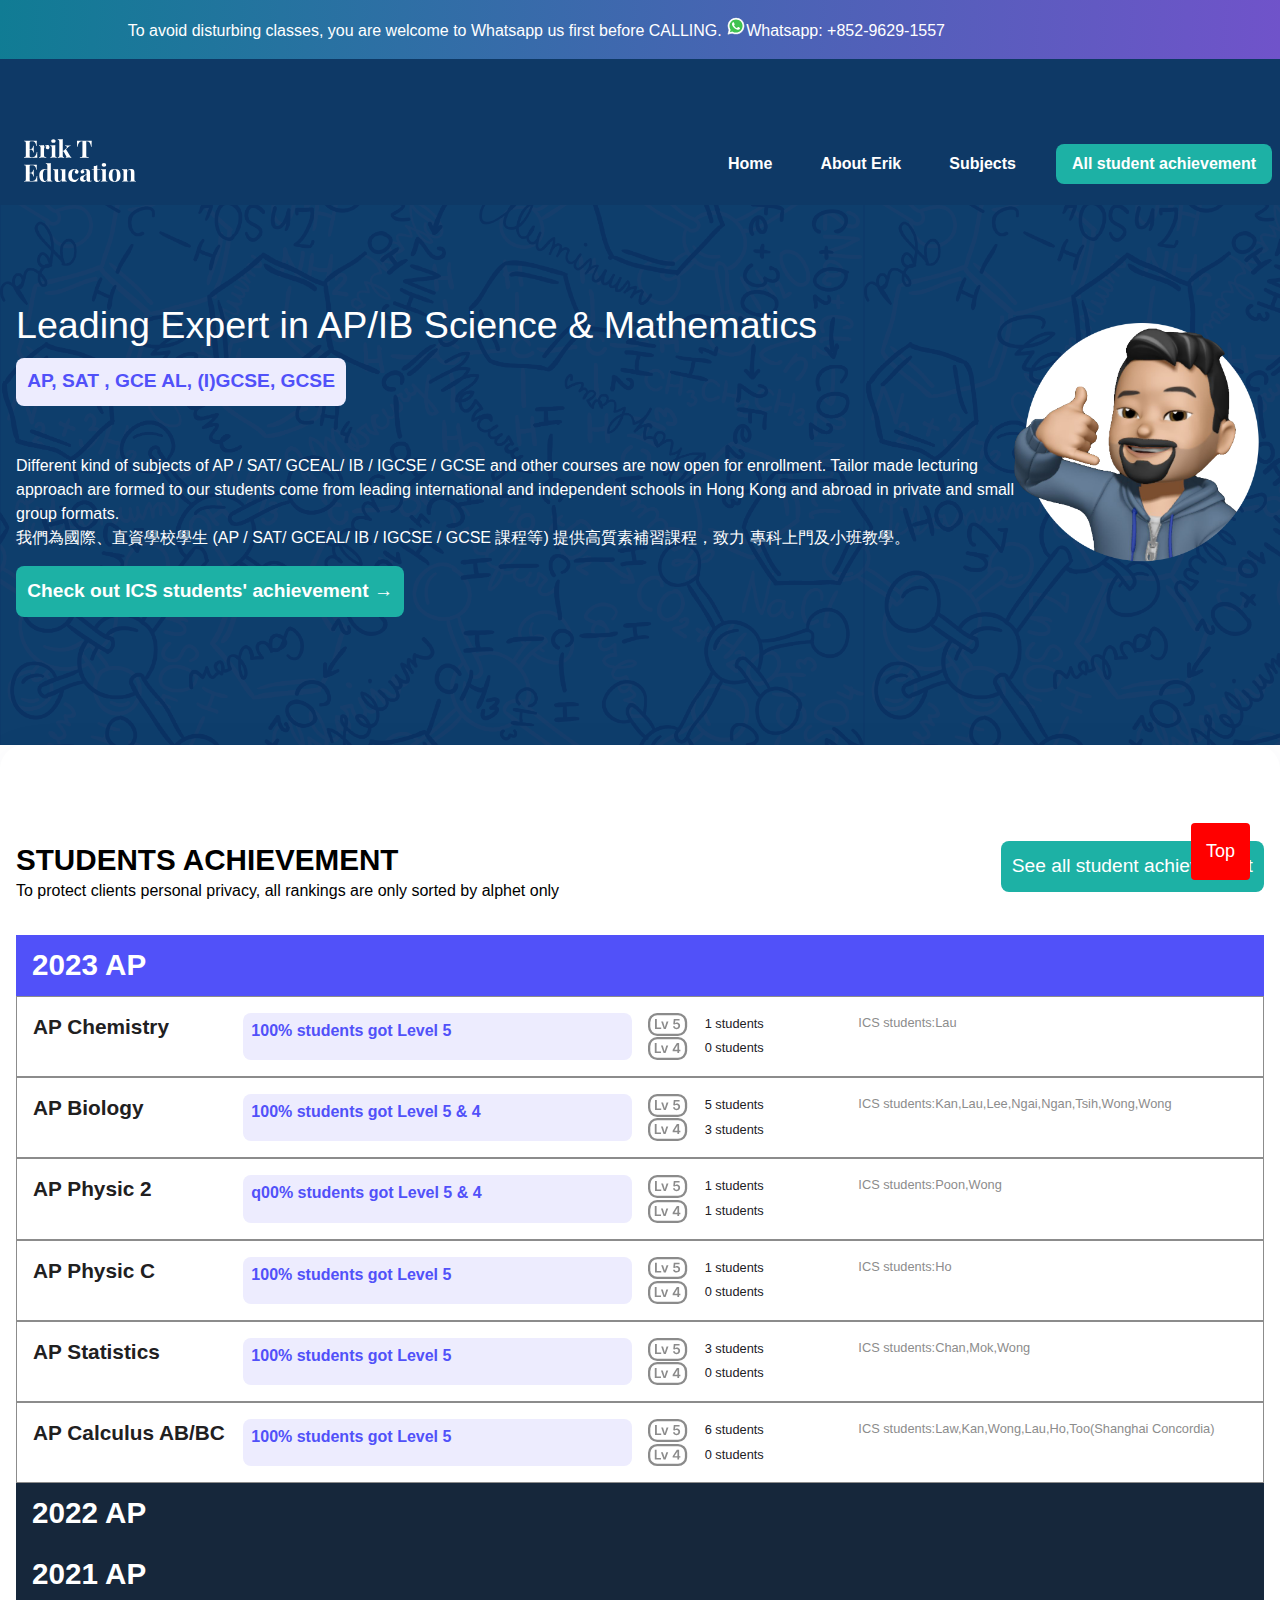
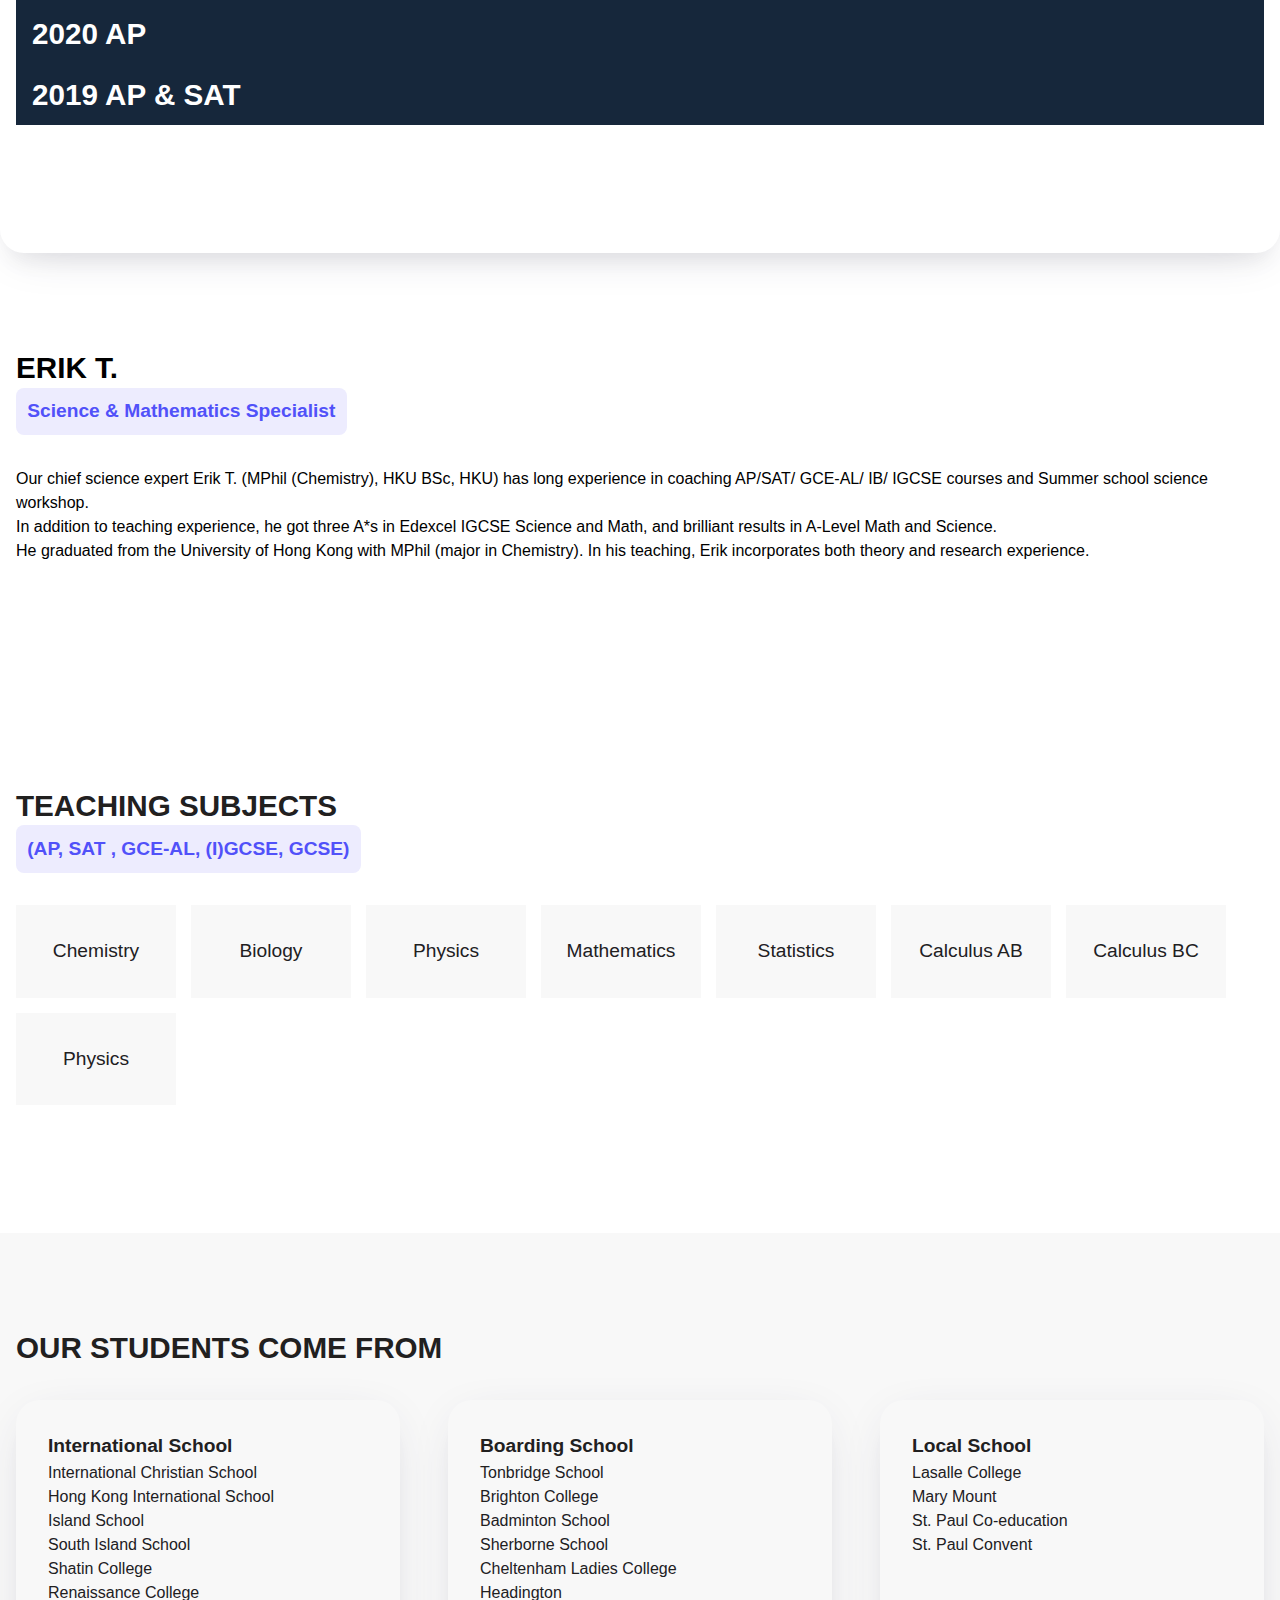
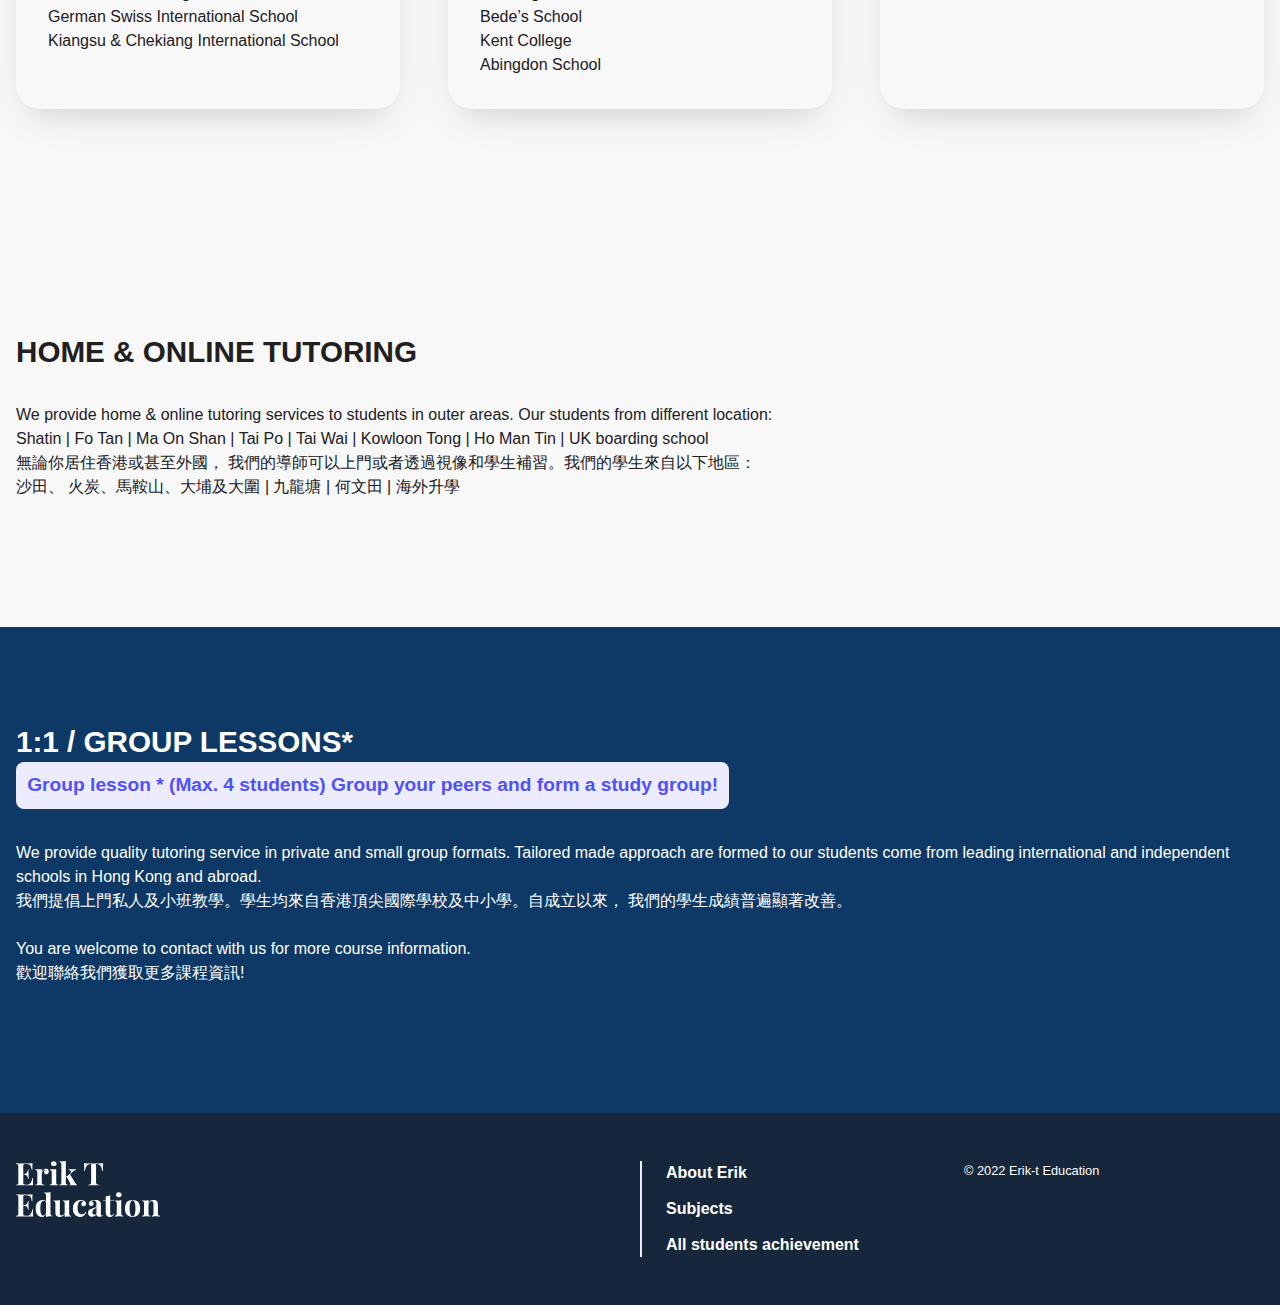
==== index.html @ 4e67766f "first commit" ====
<!DOCTYPE html>
<html lang="en">
  <head>
    <meta charset="UTF-8" />
    <meta http-equiv="X-UA-Compatible" content="IE=edge" />
    <meta name="viewport" content="width=device-width, initial-scale=1.0" />
    <meta name="author" content="erik t education"/>
    <meta name="description" content="AP/IB/SAT exams on Chemistry | Biology | Statistics | Mathematics | Calculus AB | Calculus BC | Physics 1, Physics 2 | Physics C and more. Our experienced AP tutor in Hong Kong are dedicated to teach AP exam skills & contents."/>
    <title>AP/IB/SAT | Science & math private tutor | Erik T Education HK</title>
    <link
    rel="apple-touch-icon"
    sizes="180x180"
    href="./public/images/favicon_io/apple-touch-icon.png"
  />
  <link
    rel="icon"
    type="image/png"
    sizes="32x32"
    href="./public/images/favicon_io/favicon-32x32.png"
  />
  <link
    rel="icon"
    type="image/png"
    sizes="16x16"
    href="./public/images/favicon_io/favicon-16x16.png"
  />

    <link rel="stylesheet" href="https://fonts.googleapis.com/icon?family=Material+Icons">

    <link rel="stylesheet" href="./css/style.css" />
    <link rel="stylesheet" href="./css/subpages.css" />
    <link rel="stylesheet" href="./css/students_achievement.css" />
    <link rel="stylesheet" href="./css/news.css" />
    <link rel="stylesheet" href="./css/nav.css" />
    <link rel="stylesheet" href="./css/reset.css" />
    <link rel="preconnect" href="https://fonts.googleapis.com" />
   
    <link rel="preconnect" href="https://fonts.gstatic.com" crossorigin />
  
    <link rel="preconnect" href="https://fonts.googleapis.com" />
    <link rel="preconnect" href="https://fonts.gstatic.com" crossorigin />
    
   
    <link rel="stylesheet" href="https://fonts.googleapis.com/icon?family=Material+Icons">

    <link href="https://fonts.googleapis.com/icon?family=Material+Icons"
      rel="stylesheet">

    <link href="https://fonts.googleapis.com/icon?family=Material+Icons" rel="stylesheet">
    <script src="./js/main.js" type="module"></script>
  </head>
  <body>
   
    <div class="hidden"><h1>ICS(International Christian School)學生於2022年考取AP Science & Math 及 SAT Science & Math 科目優秀成績！ICS AP Tutor Hong Kong
      恭喜多位ICS(International Christian School)學生於2022年考取AP Science & Math 及 SAT Science & Math 科目優秀成績！We provide Science & Mathematics subjects private AP tutoring in Hong Kong.我們為國際、直資學校學生提供Science & Mathematics科目AP tutoring服務。 </h1>
      </div>  
    <!-- news -->
    <section class="news">
      <div class="news__container">
        <div class="announcement">
          <p>
            To avoid disturbing classes, you are welcome to Whatsapp us first
            before CALLING.
          
          <img
            class="whatsapp_img"
            src="./images/icons8-whatsapp.svg"
            width="20px"
          />Whatsapp: +852-9629-1557</p>
        </div>

      </div>
    </section>



    <!-- navbar -->

    <section class="top_nav_container">
      <section class="top-nav">
        <div>
          <a href="./index.html" class="logo">
            <img
              class="logo__img"
              src="./images/logo.svg"
              alt="Erik-T Education Logo"
            />
          </a>
        </div>
        <input id="menu-toggle" type="checkbox" />
        <label class="menu-button-container" for="menu-toggle">
          <div class="menu-button"></div>
        </label>
        <ul class="menu">
          <li><a href="./index.html">Home</a></li>
          <li><a href="#erik">About Erik</a></li>
          <li><a href="./index.html#subjects">Subjects</a></li>
          <li id="achievement">
            <a href="./students.html">All student achievement</a>
          </li>
        </ul>
      </section>
    </section>



    <!-- banner -->
    <section class="banner">
      <div class="banner__container">
        <div class="banner__text">
          <h1>Leading Expert in AP/IB Science & Mathematics</h1>
          <h2>AP, SAT , GCE AL, (I)GCSE, GCSE</h2>
          <p>
            Different kind of subjects of AP / SAT/ GCEAL/ IB / IGCSE / GCSE and
            other courses are now open for enrollment. Tailor made lecturing
            approach are formed to our students come from leading international
            and independent schools in Hong Kong and abroad in private and small
            group formats. <br />我們為國際、直資學校學生 (AP / SAT/ GCEAL/ IB /
            IGCSE / GCSE 課程等) 提供高質素補習課程，致力 專科上門及小班教學。
          </p>
          <a class="link_student" href="#students_achievement"
            >Check out ICS students' achievement →</a
          >

        </div>
        <img class="banner__img" src="./images/erik_logo.png"/>
      </div>
    </section>

    <!-- student achievement -->
    <section  id="students_achievement" class="students_achievement">
      <div class="award_list_container">
        <div class="topic_container">
          <div class="text_award">
            <h1>Students achievement</h1>

            <p>
              To protect clients personal privacy, all rankings are only sorted
              by alphet only
            </p>
          </div>

          <div class="btn_award">
            <button onclick="location.href='./students.html'">See all student achievement</button><br/>
          </div>
        </div>

        <!-- content starts here -->

 
        <button class="accordion">2023 AP
         
        </button>
        <div class="accordion-content">
          <div class="AP2023__all"><div class="latest"></div>    
        </div>
      </div>
      
        <button class="accordion">2022 AP
         
        </button>
        <div class="accordion-content">
          <div class="AP2022__all"><div class="latest"></div>    
        </div>
      
      </div>
        <button class="accordion">2021 AP</button>
        <div class="accordion-content">
          <div class="AP2021__all"></div>

      </div>
      <button class="accordion">2020 AP</button>
      <div class="accordion-content">
        <div class="AP2020__all"></div>
      </div>
      <button class="accordion">2019 AP & SAT</button>
      <div class="accordion-content">
        <div class="AP2019__all"></div>
      </div>
    </section>

    <!-- About Erik -->
    <section class="tutor__profile">
      <div class="tutor__container" id="erik">
        <div class="tutor__text">
          <h1>ERIK T.</h1>
          <h2>Science & Mathematics Specialist</h2>
          <p>
            Our chief science expert Erik T. (MPhil (Chemistry), HKU BSc, HKU)
            has long experience in coaching AP/SAT/ GCE-AL/ IB/ IGCSE courses
            and Summer school science workshop.<br />
            In addition to teaching experience, he got three A*s in Edexcel
            IGCSE Science and Math, and brilliant results in A-Level Math and
            Science.<br />
            He graduated from the University of Hong Kong with MPhil (major in
            Chemistry). In his teaching, Erik incorporates both theory and
            research experience.
          </p>
        </div>
      </div>
    </section>

    <!-- teaching subjects -->
    <section class="teaching__subjects">
      <div class="teaching__container" id="subjects">
        <h1>Teaching subjects</h1>
        <h2>(AP, SAT , GCE-AL, (I)GCSE, GCSE)</h2>
        <ul class="ul">
          <li>Chemistry</li>
          <li>Biology</li>
          <li>Physics</li>
          <li>Mathematics</li>
          <li>Statistics</li>
          <li>Calculus AB</li>
          <li>Calculus BC</li>
          <li>Physics</li>
        </ul>
      </div>
    </section>

    <!-- students coming from -->
    <section class="students">
      <div class="students_box__container">
        <h1>Our Students come from</h1>
        <ul>
          <li>
            <span>International School</span><br />
            International Christian School<br />
            Hong Kong International School<br />
            Island School<br />
            South Island School<br />
            Shatin College<br />
            Renaissance College<br />
            German Swiss International School<br />
            Kiangsu & Chekiang International School<br />
          </li>

          <li>
            <span>Boarding School</span><br />
            Tonbridge School<br />
            Brighton College<br />
            Badminton School<br />
            Sherborne School<br />
            Cheltenham Ladies College<br />
            Headington<br />
            Bede’s School<br />
            Kent College<br />
            Abingdon School
          </li>
          <li>
            <span>Local School</span><br />
            Lasalle College<br />
            Mary Mount<br />
            St. Paul Co-education<br />
            St. Paul Convent<br />
          </li>
        </ul>
      </div>
    </section>

    <!-- home & online tutoring -->
    <section class="home_online">
      <div class="home_online_container">
        <h1>Home & online tutoring</h1>
        <p>
          We provide home & online tutoring services to students in outer areas.
          Our students from different location:<br />
          Shatin | Fo Tan | Ma On Shan | Tai Po | Tai Wai | Kowloon Tong | Ho
          Man Tin | ​UK boarding school <br />

          無論你居住香港或甚至外國，
          我們的導師可以上門或者透過視像和學生補習。我們的學生來自以下地區：<br />
          沙田、 火炭、馬鞍山、大埔及大圍 | 九龍塘 | 何文田 | 海外升學
        </p>
      </div>
    </section>

    <!-- group lessons -->
    <section class="group_lesson">
      <div class="group_lesson_container">
        <h1>1:1 / Group lessons*</h1>
        <h2>
          Group lesson * (Max. 4 students) Group your peers and form a study
          group!
        </h2>
        <p>
          We provide quality tutoring service in private and small group
          formats. Tailored made approach are formed to our students come from
          leading international and independent schools in Hong Kong and
          abroad.<br />
          我們提倡上門私人及小班教學。學生均來自香港頂尖國際學校及中小學。自成立以來，
          我們的學生成績普遍顯著改善。<br />
          <br />
          You are welcome to contact with us for more course information.<br />
          歡迎聯絡我們獲取更多課程資訊!
        </p>
        <button id="myBtn" >Top</button>
      </div>
    </section>

    <!-- footer -->
    <footer class="footer">
      <div class="container">


        <a href="./index.html" class="logo">
          <img
            class="logo__img"
            src="./images/logo.svg"
            alt="Erik-T Education Logo"
          />
        </a>
        <nav>
          <ul>
            <li>
              <a href="#erik">About Erik</a>
            </li>
            <li>
              <a href="./index.html#subjects">Subjects</a>
            </li>
            <li>
              <a href="./students.html">All students achievement</a>
            </li>
          </ul>
        </nav>

        <small> &copy; 2022 Erik-t Education </small>
      </div>
    </footer>



  </body>
</html>
---- css/style.css ----
:root {
  --primary-color: #16273b;
  --secondary-color: #0e3966;
  --green: #1db1a5;
  --highlight-purple: #5151f9;
  --lightpurple: #edecfe;
  --white: #ffffff;
  --lightgrey: #f8f8f8;
  --middlegrey: hsl(0, 0%, 55%);
  --darkgrey: #21201f;
}

@import url('https://fonts.googleapis.com/css?family=Poppins:400');

#myBtn {
  position: fixed;
  bottom: 20px;
  right: 30px;
  z-index: 99;
  font-size: 18px;
  border: none;
  outline: none;
  background-color: red;
  color: white;
  cursor: pointer;
  padding: 15px;
  border-radius: 4px;
}

#myBtn:hover {
  background-color: #555;
}

html {
  font-size: 100%;
  font-family: Roboto, san-serif;
} /*16px*/

body {
  background: white;
  margin: 0;
  height: 100%;
  font-weight: 400;
  line-height: 1.75;
  color: #000000;
}

p {
  margin-bottom: 1rem;
}

h1,
h2,
h3,
h4,
h5 {
  margin: 3rem 0 1.38rem;
  font-family: 'Poppins', sans-serif;
  font-weight: 400;
  line-height: 1.3;
}

h1 {
  margin-top: 0;
  font-size: 3.052rem;
}

h2 {
  font-size: 2.441rem;
}

h3 {
  font-size: 1.953rem;
}

h4 {
  font-size: 1.563rem;
}

h5 {
  font-size: 1.25rem;
}

small,
.text_small {
  font-size: 0.8rem;
}

.banner {
  background-color: var(--secondary-color);
  background-image: url(/images/himiya-formuly-nauka-01.png);
  background-size: contain;
}

.banner__container {
  color: var(--white);
}

.banner__container {
  display: grid;
  grid-template-areas:
    'banner__text'
    'banner__img';
}
.banner__text {
  grid-area: banner__text;
}

.banner__img {
  grid-area: banner__img;
  margin: 1rem 0;
  width: 250px;
}
.banner__text h1 {
  font-size: 2.352rem;
  text-align: left;
}
.table {
  margin: 4rem 0;
  border-collapse: collapse;
  width: 100%;
}
.table td,
.table th {
  border: 0.5px solid var(--darkgrey);
  padding: 8px;
}
.table tr:nth-child(even) {
  background-color: var(--lightgrey);
}

.table tr:hover {
  background-color: #ddd;
}

.table th {
  padding-top: 12px;
  padding-bottom: 12px;
  text-align: left;
  background-color: var(--lightpurple);
  color: var(--highlight-purple);
}
.banner__text h2,
.table > h2 {
  font-size: 1.552rem;
  text-align: left;
  background-color: var(--highlight-purple);
  border-radius: 0.5rem;
  padding: 0.5rem 1rem;
  margin: 0.5rem 0 2rem 0;
  display: inline-block;
  color: white;
}
@media only screen and (min-width: 45em) {
  .banner__container {
    display: grid;
    grid-template-areas:
      'banner__text'
      'banner__img';
  }
}
@media only screen and (min-width: 60em) {
  .banner__container {
    display: grid;
    grid-template-areas: 'banner__text  banner__img';
  }
}
---- css/subpages.css ----
.students h1,
.students_achievement h1,
.group_lesson h1,
.teaching__subjects h1,
.tutor__profile h1,
.home_online h1 {
  font-size: 1.852rem;
  text-align: left;
  font-weight: 550;
  text-transform: uppercase;
}

.group_lesson {
  background-color: var(--secondary-color);
  color: var(--white);
}

.home_online {
  background-color: var(--lightgrey);
  color: var(--darkgrey);
}

.home_online h1,
.students h1 {
  margin-bottom: 2rem;
}
.teaching__subjects {
  background-color: var(--white);
  color: var(--darkgrey);
}

.students ul {
  display: flex;
  flex-wrap: wrap;
  list-style-type: none;
  gap: 3rem;
}

.students,
.home_online {
  background-color: var(--lightgrey);
}

.students li span {
  font-size: larger;
  font-weight: 700;
  text-decoration: none;
}

.teaching__subjects ul {
  display: flex;
  flex-wrap: wrap;
  list-style-type: none;
  gap: 15px;
}

.teaching__subjects li {
  color: var(--darkgrey);
  background-color: var(--lightgrey);
  width: 10rem;
  padding: 2rem 0;
  text-align: center;
  font-size: larger;
}

.students li:hover,
.teaching__subjects li:hover {
  background-color: var(--lightpurple);
  color: var(--highlight-purple);
  font-weight: 700;
  cursor: pointer;
}

.banner__text h2,
.tutor__profile h2,
.teaching__subjects h2,
.group_lesson h2 {
  color: var(--highlight-purple);
  background-color: var(--lightpurple);
  padding: 0.7rem;
  font-size: 1.2rem;
  font-weight: 500;
  grid-area: heading;
  font-weight: 700;
  border-radius: 0.5rem;
  text-align: left;
  display: inline-block;
  margin-bottom: 2rem;
}

.banner__text p {
  margin: 1rem 0;
}

.btn_award button,
.link_student {
  color: var(--white);
  padding: 0.7rem;
  font-size: 1.2rem;
  font-weight: 400;
  display: inline-block;
  cursor: pointer;
  background-color: var(--green);
  border-radius: 0.5rem;
  border: none;
}

.btn_award button:hover,
.link_student:hover {
  background-color: var(--highlight-purple);
}
.btn_btn_award {
  font-size: 1.2rem;

  cursor: pointer;
  font-weight: 400;
  font-weight: 600;
}

/*footer styles */

.footer {
  background-color: var(--primary-color);
  color: #fff;
}

.footer .container {
  padding-top: 3rem;
  padding-bottom: 3rem;
  display: flex;
  flex-direction: column;
  gap: 1.5rem;
}

.footer a {
  color: #fff;
  text-decoration: none;
}

.footer a:hover,
.footer a:focus-visible {
  color: var(--highlight-purple);
}

.footer .logo {
  display: flex;
  gap: 0.75rem;
  align-items: center;
}

.footer .logo__img {
  width: 9rem;
}

.footer .logo__text {
  font-size: 1.525rem;
  font-weight: bold;
}

.footer ul {
  list-style: none;
  margin: 0;
  border-left: 0.125rem solid var(--lightpurple);
  padding-left: 1.5rem;
  display: flex;
  flex-direction: column;
  gap: 0.75rem;
}

.students li {
  box-shadow: rgba(50, 50, 93, 0.25) 0px 10px 50px -20px,
    rgba(0, 0, 0, 0.05) 0px 20px 20px -10px;
  border-radius: 1.5rem;
  padding: 2rem;
  flex: 1 1 0px;
}

.students ul {
  flex-direction: column;
}
.topic_container {
  display: grid;
  grid-template-areas:
    'text_award'
    'btn_award';
}

.text_award {
  padding-bottom: 2rem;
}
.btn_award {
  text-align: left;
  padding-bottom: 2rem;
}
@media only screen and (min-width: 45em) {
  .students ul {
    flex-direction: column;
  }
  .btn_award {
    text-align: right;
  }
  .footer .container {
    flex-direction: row;
    align-items: flex-start;
  }

  .footer .logo {
    flex: 2 0;
  }

  .footer nav,
  .footer small {
    flex: 1 0;
  }

  .topic_container {
    grid-template-areas: 'text_award btn_award';
  }
}

.results,
.award_list_container,
.top-nav,
.banner__container,
.tutor__container,
.teaching__container,
.container,
.students_box__container,
.group_lesson_container,
.home_online_container {
  width: min(80rem, 100%);
  margin: 0 auto;
  padding-left: 1rem;
  padding-right: 1rem;
  padding-top: 6rem;
  padding-bottom: 8rem;
}

@media only screen and (min-width: 60em) {
  .students ul {
    flex-direction: row;
  }
}

table {
  font-family: arial, sans-serif;
  border-collapse: collapse;
  width: 100%;
}

td,
th {
  border: 1px solid #dddddd;
  text-align: left;
  padding: 8px;
}

tr:nth-child(even) {
  background-color: #dddddd;
}
---- css/students_achievement.css ----
.latest {
  min-height: 80rem;
}

.award_list_container {
  box-shadow: rgba(50, 50, 93, 0.25) 0px 10px 50px -20px,
    rgba(0, 0, 0, 0.05) 0px 20px 20px -10px;
  border-radius: 1.5rem;
}

.award_list_container {
  display: grid;

  grid-template-areas:
    'text_award '
    'AP2022__all';
}

.AP2022 {
  border: 1px solid var(--middlegrey);
  padding: 1rem;
  color: var(--darkgrey);
  gap: 1rem;
}

/* .AP2022__box, .AP2021__box, .AP2020__box,  .AP2019__box */
.AP2022__box {
  padding: 0.5rem 1rem;
  font-size: 2.052rem;
  font-weight: 550;
  text-transform: uppercase;
  background-color: var(--primary-color);
  color: var(--white);
}

.tutor__container {
  display: grid;
  grid-template-areas:
    'tutor__text'
    'tutor__pic';
}

.AP2022 {
  display: grid;
  grid-template-areas:
    'subject students'
    'level heading';
  grid-template-columns: 0.6fr 1fr;
}

/* h3 */
.AP2022 #subject {
  grid-area: subject;
  font-weight: 700;
  font-size: 1.3rem;
  color: var(--darkgrey);
}

/* h3 */
.AP2022 #heading {
  color: var(--highlight-purple);
  background-color: var(--lightpurple);
  padding: 0.2rem;
  font-size: 1rem;
  font-weight: 500;
  grid-area: heading;
  font-weight: 700;
  border-radius: 0.5rem;
  padding: 0.5rem;
  text-align: left;
  display: inline-block;
}

/* p */
.AP2022 #students {
  grid-area: students;
  font-size: 0.8rem;
  color: var(--middlegrey);
  overflow: hidden;
  word-wrap: break-word;
}

.AP2022 #level {
  grid-area: level;
}

/* h5 */
.AP2022 #level {
  display: grid;
  grid-template-areas:
    'lv5 no_lv5'
    'lv4 no_lv4';
  grid-template-columns: 0.4fr 1fr;
  grid-template-rows: 1fr 1fr;
  text-align: left;
  font-size: 0.8rem;
  align-items: center;
  font-weight: 400;
  gap: 0.1rem;
  color: var(--darkgrey);
  min-width: 7rem;
}

.hidden {
  display: none;
}

.students_box__container {
  color: var(--darkgrey);
}

.tags {
  line-height: 4;
}
.tag {
  color: var(--highlight-purple);
  background-color: var(--lightpurple);
  padding: 1rem;
  border-radius: 0.5rem;
  border: 2px solid var(--highlight-purple);
  text-decoration: none;
}

@media only screen and (min-width: 60em) {
  .AP2022 {
    grid-template-areas: 'subject heading level students ';
    grid-template-columns: 0.5fr 1fr 0.5fr 1fr;
    grid-template-rows: 1fr;
  }

  .AP2022 #level {
    gap: 0.1rem;
    font-size: 0.8rem;
    align-items: left;
  }

  .tutor__container {
    grid-template-areas: 'tutor__text tutor__pic';
  }
}
.material-symbols-outlined {
  font-variation-settings: 'FILL' 1, 'wght' 400, 'GRAD' 0, 'opsz' 48;
}
.material-icons.md-48 {
  font-size: 48px;
  color: blue;
}

/* collapse box */
button.accordion {
  width: 100%;
  text-transform: uppercase;
  background-color: var(--primary-color);
  border: none;
  outline: none;
  font-weight: 550;
  text-align: left;
  padding: 0.5rem 1rem;
  font-size: 1.852rem;
  color: var(--white);
  cursor: pointer;
}

button.accordion:after {
  content: '\f055';
  font-family: 'fontawesome';
  float: right;
}

button.accordion.is-open:after {
  content: '\f056';
}

button.accordion:hover,
button.accordion.is-open {
  background-color: var(--highlight-purple);
}
.accordion-content {
  max-height: 0;
  overflow: hidden;
  transition: max-height 0.2s ease-in-out;
}
---- css/news.css ----
.news {
  background-color: var(--primary-color);
  color: var(--white);
}

.news__container {
  width: min(80rem, 100%);
  display: grid;
  margin: 0 auto;
}

.announcement {
  margin: 0;
  padding: 1rem 1.5rem;
  justify-content: center;
}

.whatsapp {
  display: flex;

  justify-content: end;
}

.whatsapp img {
  justify-content: end;
  margin-left: 1.5rem;
}

.whatsapp_text {
  margin: auto;
  margin-left: 0;
}

@media only screen and (min-width: 45em) {
  .news__container {
    grid-template-areas: 'announcement whatsapp';
  }
  .whatsapp {
    justify-content: end;
  }
  .whatsapp_text {
    margin: auto;
    margin-left: 0;
    margin-right: 1.5rem;
  }
}

@media only screen and (min-width: 60em) {
}
---- css/nav.css ----
* {
  box-sizing: border-box;
}

/* news link */
.news {
  top: 0;
  text-align: center;
  color: var(--white);

  background: rgb(16, 124, 148);
  background: linear-gradient(
    93deg,
    rgba(16, 124, 148, 1) 0%,
    rgba(112, 83, 202, 1) 100%
  );
}

.whatsapp_img {
  background-color: 'red';
}
/* nav bar */
h2 {
  vertical-align: center;
  text-align: center;
}

.top_nav_container {
  padding-top: 4rem;
  background-color: var(--secondary-color);
}

.top-nav {
  display: flex;
  flex-direction: row;
  align-items: center;
  justify-content: space-between;

  padding: 1rem 0.5em;
}

.top-nav .logo__img {
  width: 8rem;
  padding-left: 1rem;
}

.menu {
  display: flex;
  flex-direction: row;
  list-style-type: none;
  margin: 0;
  padding: 0;
  color: #fff;
}

.menu > a {
  color: white;
}
.menu > li {
  overflow: hidden;
  padding: 0.5rem 1.5rem;
}

#achievement {
  background-color: var(--green);
  padding: 0.5rem;
  margin-left: 1rem;
  border-radius: 0.5rem;
  padding: 0.5rem 1rem;
}

#achievement:hover {
  background-color: var(--highlight-purple);
  color: var(--white);
}

.menu-button-container {
  display: none;
  height: 100%;
  width: 30px;
  cursor: pointer;
  flex-direction: column;
  justify-content: center;
  align-items: center;
}

#menu-toggle {
  display: none;
}

.menu-button,
.menu-button::before,
.menu-button::after {
  display: block;
  background-color: #fff;
  position: absolute;
  height: 4px;
  width: 30px;
  transition: transform 400ms cubic-bezier(0.23, 1, 0.32, 1);
  border-radius: 2px;
}

.menu-button::before {
  content: '';
  margin-top: -8px;
}

.menu-button::after {
  content: '';
  margin-top: 8px;
}

#menu-toggle:checked + .menu-button-container .menu-button::before {
  margin-top: 0px;
  transform: rotate(405deg);
}

#menu-toggle:checked + .menu-button-container .menu-button {
  background: rgba(255, 255, 255, 0);
}

#menu-toggle:checked + .menu-button-container .menu-button::after {
  margin-top: 0px;
  transform: rotate(-405deg);
}

@media (max-width: 700px) {
  .top-nav {
    padding: 1em;
  }

  .menu-button-container {
    display: flex;
  }
  .menu {
    position: absolute;
    top: 0;
    left: 0;

    flex-direction: column;
    width: 100%;
    justify-content: center;
    align-items: center;
  }
  #menu-toggle ~ .menu li {
    height: 0;
    padding: 2rem 0;
    margin: 0;
    padding: 0;
    border: 0;
    transition: height 400ms cubic-bezier(0.23, 1, 0.32, 1);
  }
  #menu-toggle:checked ~ .menu li {
    border: 1px solid #333;
    height: 2.5em;
    padding: 0.5em;
    transition: height 400ms cubic-bezier(0.23, 1, 0.32, 1);
  }
  .menu > li {
    display: flex;
    justify-content: center;
    margin: 0;
    padding: 0.5em 0;
    width: 100%;
    color: white;
    background-color: #222;
  }
  .menu > li:not(:last-child) {
    border-bottom: 1px solid #444;
  }
}
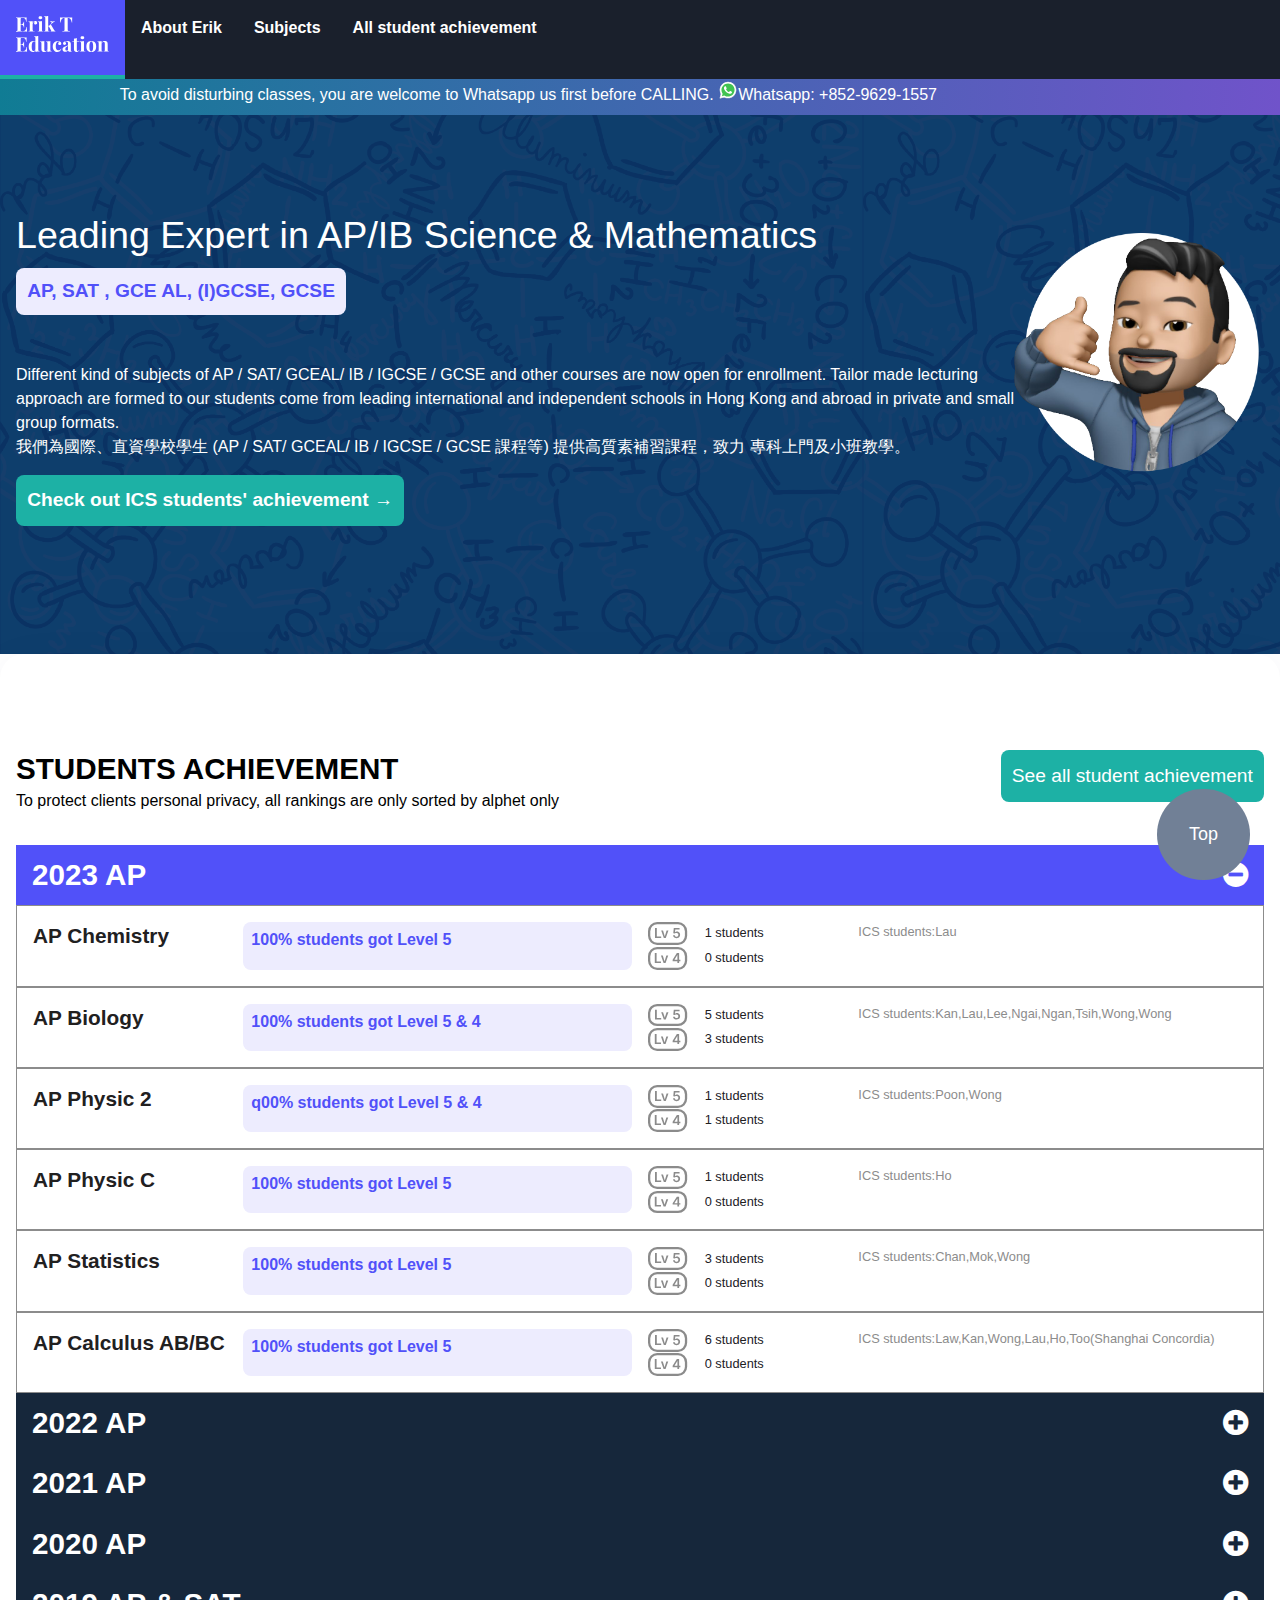
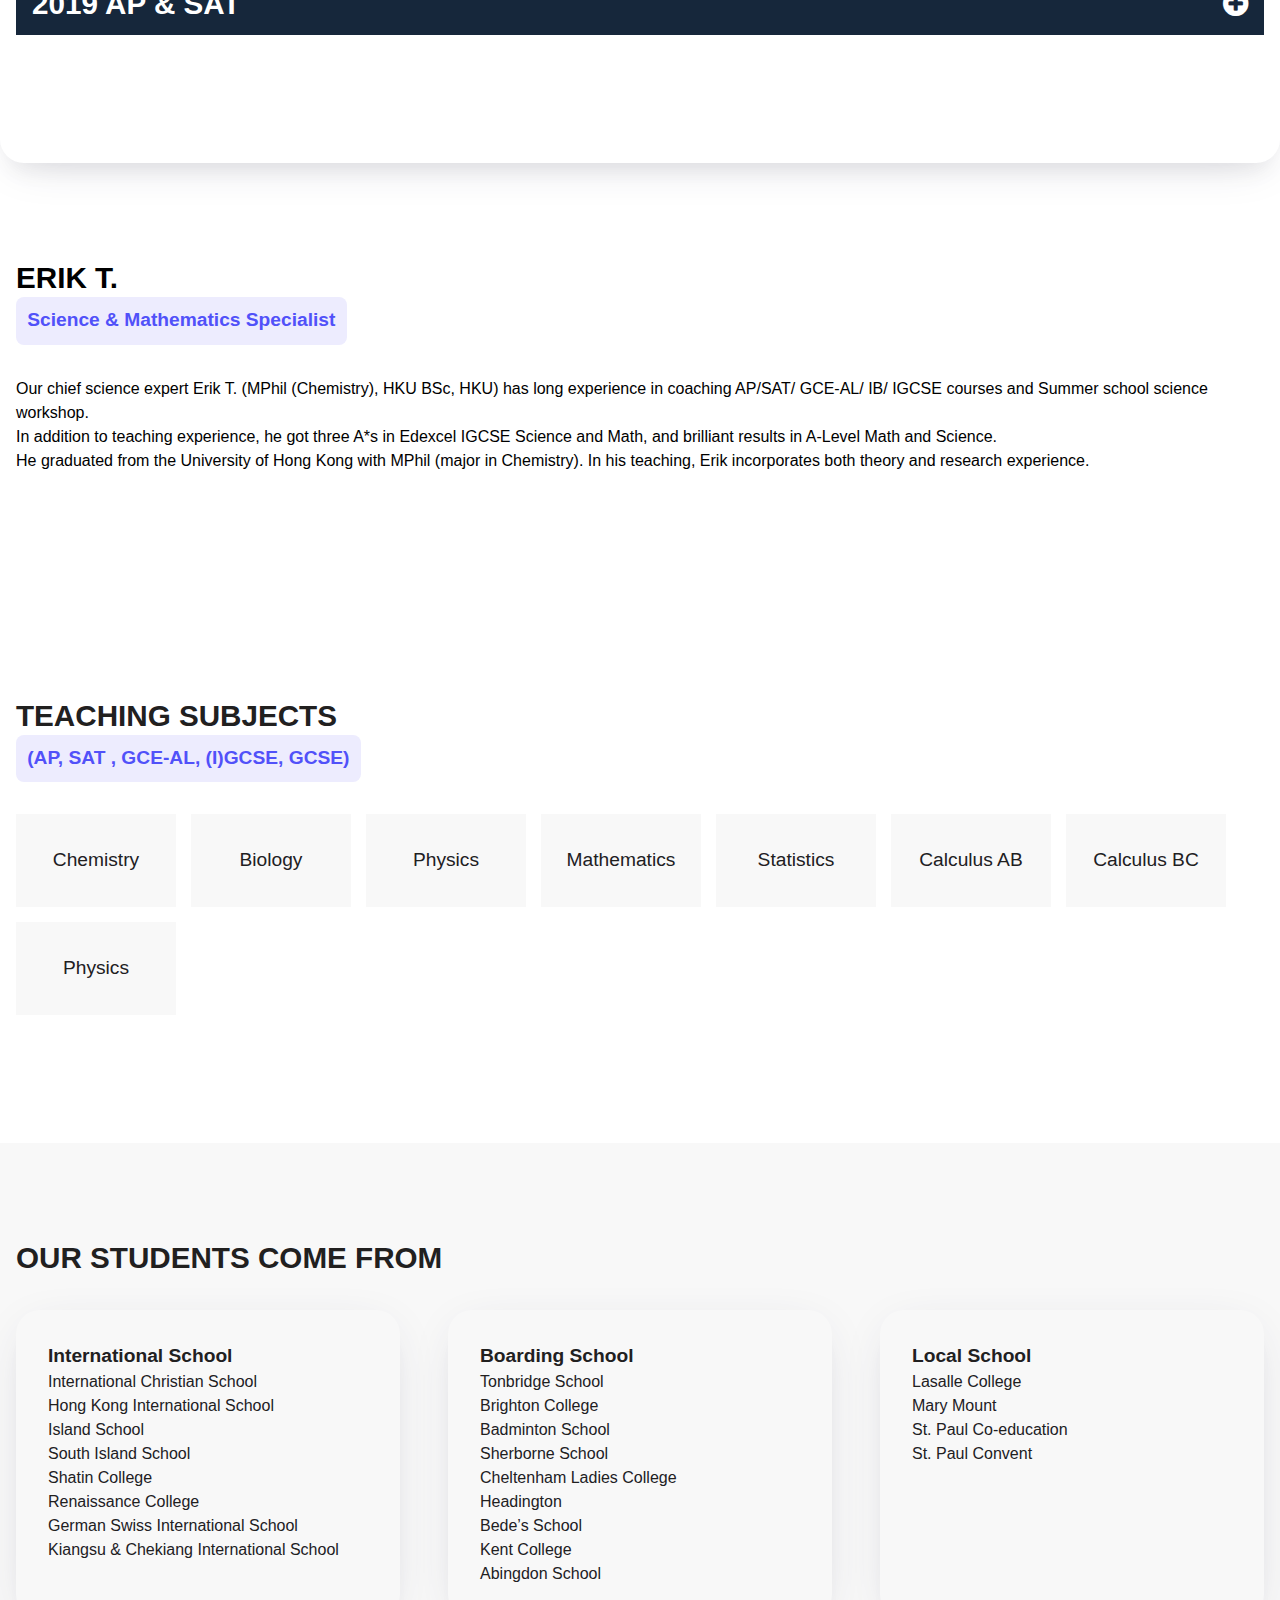
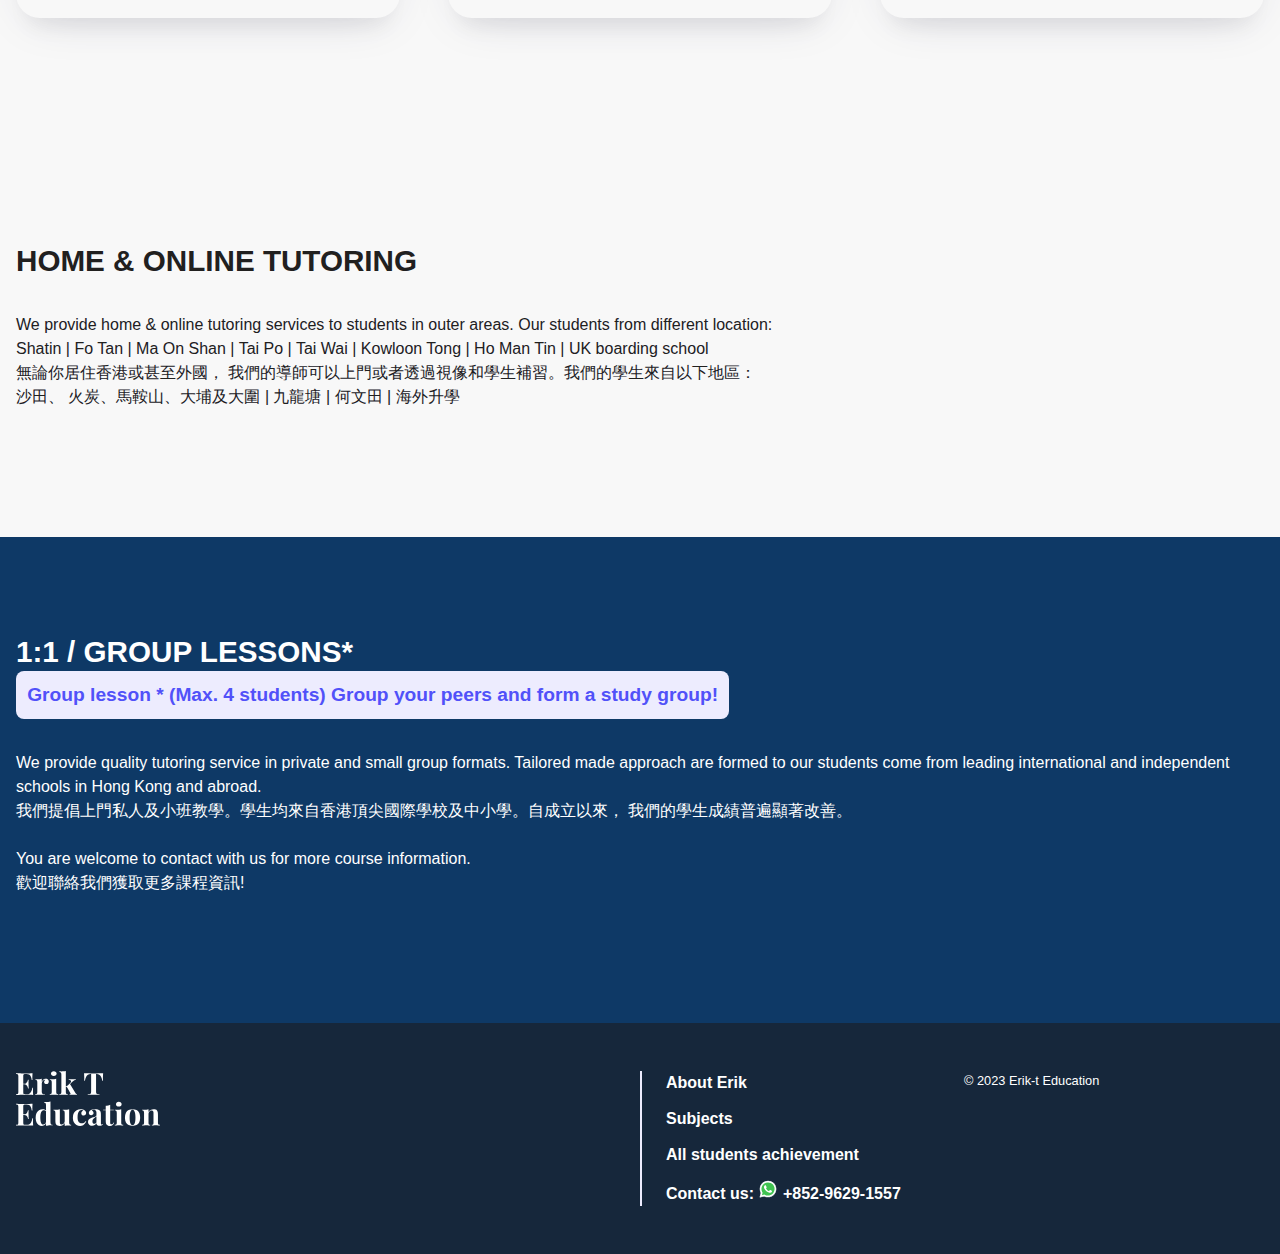
==== commit cb8f36da: "2023 update" ====
--- a/index.html
+++ b/index.html
@@ -24,7 +24,7 @@
     sizes="16x16"
     href="./public/images/favicon_io/favicon-16x16.png"
   />
-
+  <link rel="stylesheet" href="https://cdnjs.cloudflare.com/ajax/libs/font-awesome/4.7.0/css/font-awesome.min.css">
     <link rel="stylesheet" href="https://fonts.googleapis.com/icon?family=Material+Icons">
 
     <link rel="stylesheet" href="./css/style.css" />
@@ -54,6 +54,26 @@
     <div class="hidden"><h1>ICS(International Christian School)學生於2022年考取AP Science & Math 及 SAT Science & Math 科目優秀成績！ICS AP Tutor Hong Kong
       恭喜多位ICS(International Christian School)學生於2022年考取AP Science & Math 及 SAT Science & Math 科目優秀成績！We provide Science & Mathematics subjects private AP tutoring in Hong Kong.我們為國際、直資學校學生提供Science & Mathematics科目AP tutoring服務。 </h1>
       </div>  
+
+    <!-- navbar -->
+
+    <div class="topnav" id="myTopnav">
+      <a href="./index.html" class="logo">
+        <img
+          class="logo__img"
+          src="./images/logo.svg"
+          alt="Erik-T Education Logo"
+        />
+      </a>
+      <a href="#erik">About Erik</a>
+      <a href="./index.html#subjects">Subjects</a>
+      <a id="studentAchievementLink" href="./students.html">All student achievement</a>
+      <a id="icon" href="javascript:void(0);" class="icon">
+
+        <i class="fa fa-bars"></i>
+      </a>  
+    </div>
+
     <!-- news -->
     <section class="news">
       <div class="news__container">
@@ -74,33 +94,6 @@
 
 
 
-    <!-- navbar -->
-
-    <section class="top_nav_container">
-      <section class="top-nav">
-        <div>
-          <a href="./index.html" class="logo">
-            <img
-              class="logo__img"
-              src="./images/logo.svg"
-              alt="Erik-T Education Logo"
-            />
-          </a>
-        </div>
-        <input id="menu-toggle" type="checkbox" />
-        <label class="menu-button-container" for="menu-toggle">
-          <div class="menu-button"></div>
-        </label>
-        <ul class="menu">
-          <li><a href="./index.html">Home</a></li>
-          <li><a href="#erik">About Erik</a></li>
-          <li><a href="./index.html#subjects">Subjects</a></li>
-          <li id="achievement">
-            <a href="./students.html">All student achievement</a>
-          </li>
-        </ul>
-      </section>
-    </section>
 
 
 
@@ -321,10 +314,17 @@
             <li>
               <a href="./students.html">All students achievement</a>
             </li>
+            <a>Contact us: <img
+              class="whatsapp_img"
+              src="./images/icons8-whatsapp.svg"
+              width="20px"
+            /> +852-9629-1557</a>
+
+          
           </ul>
         </nav>
 
-        <small> &copy; 2022 Erik-t Education </small>
+        <small> &copy; 2023 Erik-t Education </small>
       </div>
     </footer>
 
--- a/css/style.css
+++ b/css/style.css
@@ -20,11 +20,11 @@
   font-size: 18px;
   border: none;
   outline: none;
-  background-color: red;
+  background-color: #718096;
   color: white;
   cursor: pointer;
-  padding: 15px;
-  border-radius: 4px;
+  padding: 2rem;
+  border-radius: 10rem;
 }
 
 #myBtn:hover {
--- a/css/news.css
+++ b/css/news.css
@@ -1,3 +1,4 @@
+/* mobile */
 .news {
   background-color: var(--primary-color);
   color: var(--white);
@@ -11,13 +12,12 @@
 
 .announcement {
   margin: 0;
-  padding: 1rem 1.5rem;
+  padding: 0.5rem;
   justify-content: center;
 }
 
 .whatsapp {
   display: flex;
-
   justify-content: end;
 }
 
@@ -31,6 +31,7 @@
   margin-left: 0;
 }
 
+/* desktop */
 @media only screen and (min-width: 45em) {
   .news__container {
     grid-template-areas: 'announcement whatsapp';
--- a/css/nav.css
+++ b/css/nav.css
@@ -1,13 +1,13 @@
 * {
   box-sizing: border-box;
 }
-
+/* mobile */
 /* news link */
 .news {
   top: 0;
   text-align: center;
   color: var(--white);
-
+  margin-top: 4.5rem;
   background: rgb(16, 124, 148);
   background: linear-gradient(
     93deg,
@@ -16,9 +16,6 @@
   );
 }
 
-.whatsapp_img {
-  background-color: 'red';
-}
 /* nav bar */
 h2 {
   vertical-align: center;
@@ -26,105 +23,62 @@
 }
 
 .top_nav_container {
-  padding-top: 4rem;
   background-color: var(--secondary-color);
 }
 
-.top-nav {
-  display: flex;
-  flex-direction: row;
-  align-items: center;
-  justify-content: space-between;
-
-  padding: 1rem 0.5em;
+/* CSSS */
+.topnav {
+  overflow: hidden;
+  background-color: #1a202c;
+  position: fixed;
+  top: 0;
+  z-index: 100;
+  width: 100%;
 }
 
-.top-nav .logo__img {
-  width: 8rem;
-  padding-left: 1rem;
+.topnav a {
+  float: left;
+  display: block;
+  color: #f2f2f2;
+  text-align: center;
+  text-decoration: none;
+  padding: 1rem 1rem;
 }
 
-.menu {
-  display: flex;
-  flex-direction: row;
-  list-style-type: none;
-  margin: 0;
-  padding: 0;
-  color: #fff;
+.topnav a:hover {
+  background-color: #5151f9;
+  color: black;
+  padding: 1rem 1rem;
 }
 
-.menu > a {
+.topnav a.active {
+  background-color: #5151f9;
   color: white;
 }
-.menu > li {
-  overflow: hidden;
-  padding: 0.5rem 1.5rem;
-}
 
-#achievement {
-  background-color: var(--green);
-  padding: 0.5rem;
-  margin-left: 1rem;
-  border-radius: 0.5rem;
-  padding: 0.5rem 1rem;
-}
-
-#achievement:hover {
-  background-color: var(--highlight-purple);
-  color: var(--white);
-}
-
-.menu-button-container {
-  display: none;
-  height: 100%;
-  width: 30px;
-  cursor: pointer;
-  flex-direction: column;
-  justify-content: center;
-  align-items: center;
-}
-
-#menu-toggle {
+.topnav .icon {
   display: none;
 }
 
-.menu-button,
-.menu-button::before,
-.menu-button::after {
-  display: block;
-  background-color: #fff;
-  position: absolute;
-  height: 4px;
-  width: 30px;
-  transition: transform 400ms cubic-bezier(0.23, 1, 0.32, 1);
-  border-radius: 2px;
-}
-
-.menu-button::before {
-  content: '';
-  margin-top: -8px;
-}
-
-.menu-button::after {
-  content: '';
-  margin-top: 8px;
-}
-
-#menu-toggle:checked + .menu-button-container .menu-button::before {
-  margin-top: 0px;
-  transform: rotate(405deg);
-}
-
-#menu-toggle:checked + .menu-button-container .menu-button {
-  background: rgba(255, 255, 255, 0);
-}
-
-#menu-toggle:checked + .menu-button-container .menu-button::after {
-  margin-top: 0px;
-  transform: rotate(-405deg);
-}
+/* CSSS */
 
 @media (max-width: 700px) {
+  /* header-call us */
+  .news {
+    padding-top: 0.5rem;
+  }
+
+  /* CSS */
+  .topnav a:not(:first-child) {
+    display: none;
+  }
+  .topnav a.icon {
+    float: right;
+    display: block;
+  }
+
+  /* CSSS */
+
   .top-nav {
     padding: 1em;
   }
@@ -169,3 +123,19 @@
     border-bottom: 1px solid #444;
   }
 }
+
+@media screen and (max-width: 700px) {
+  .topnav.responsive {
+    position: relative;
+  }
+  .topnav.responsive .icon {
+    position: absolute;
+    right: 0;
+    top: 0;
+  }
+  .topnav.responsive a {
+    float: none;
+    display: block;
+    text-align: left;
+  }
+}
